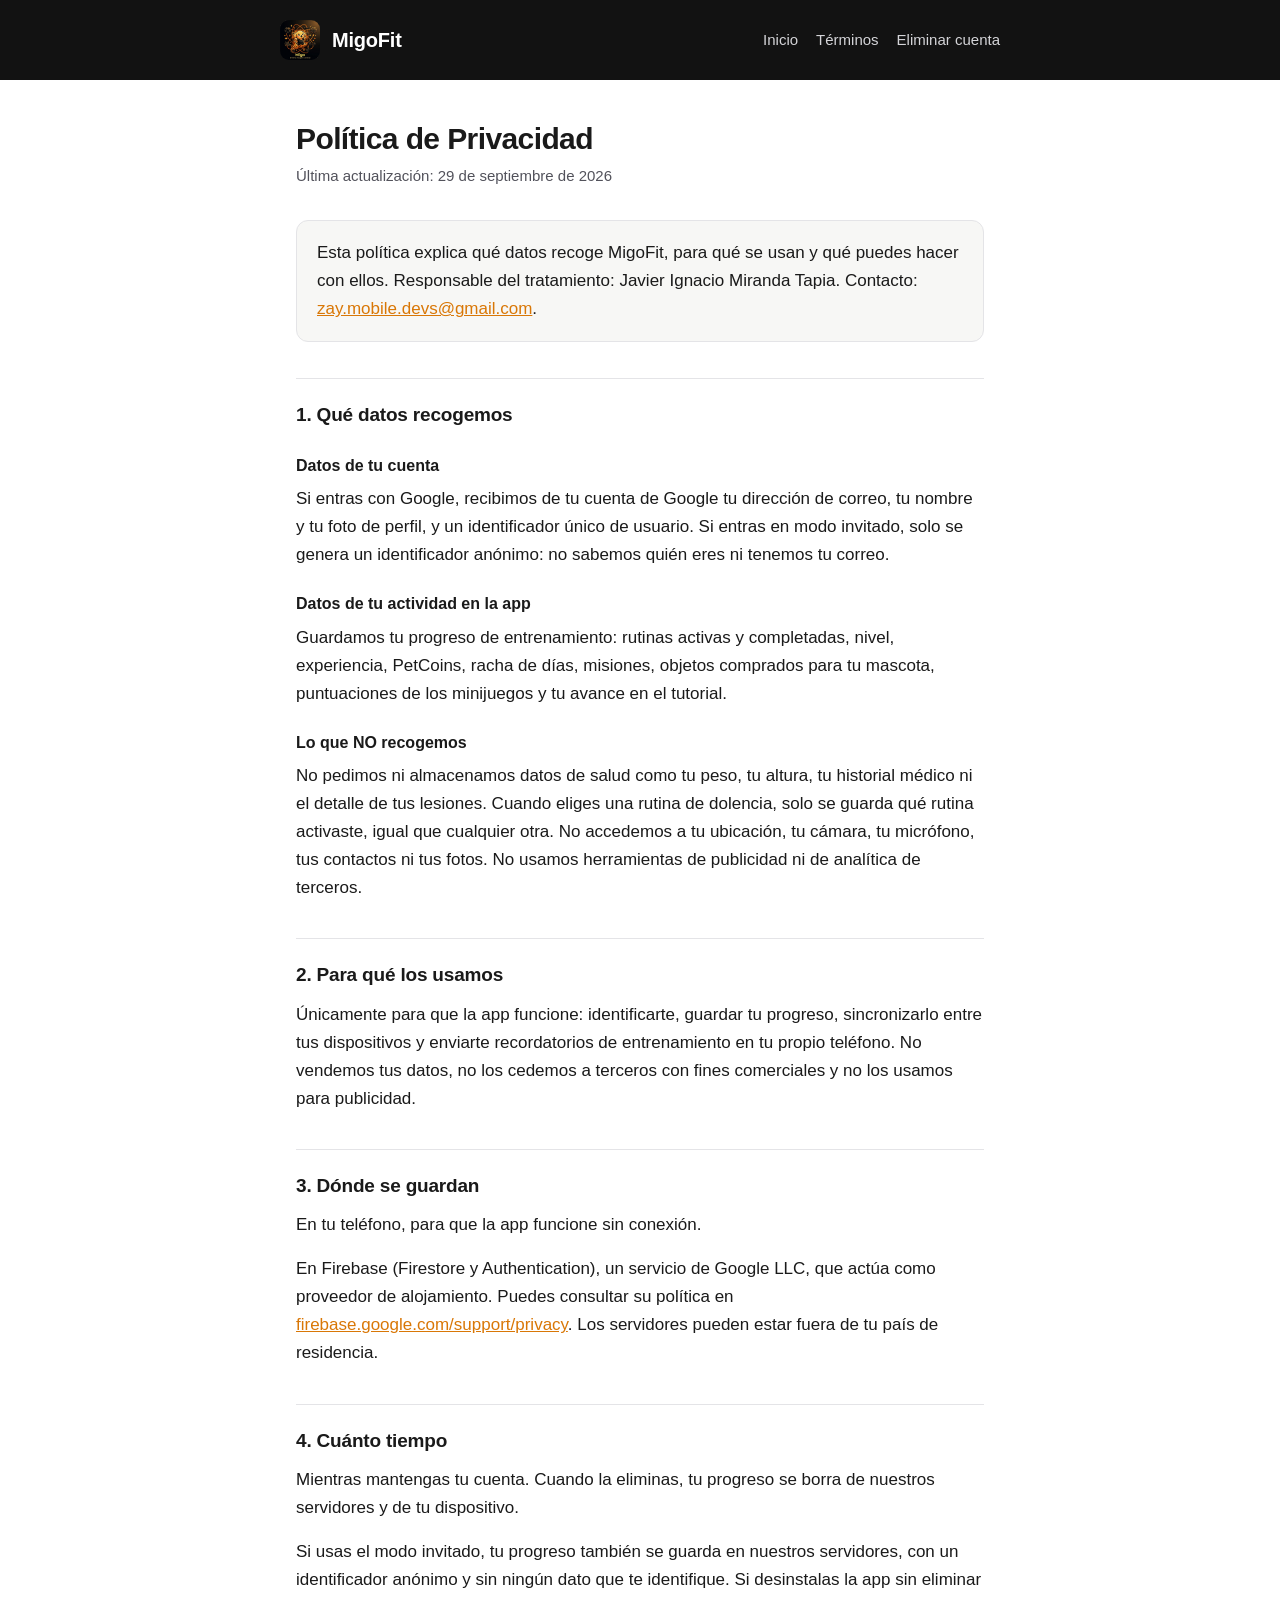
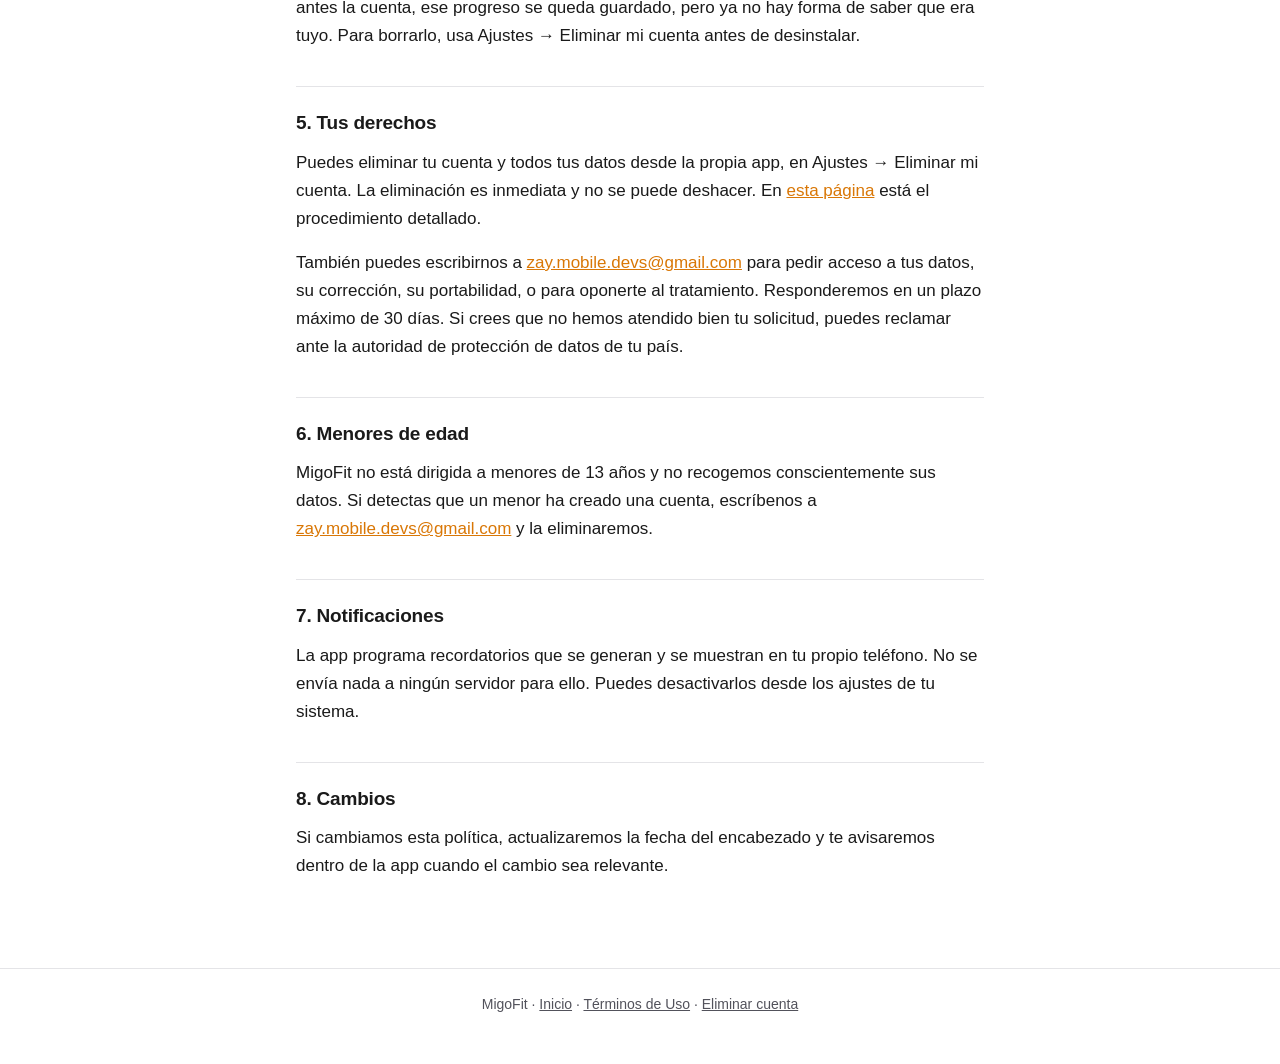
==== privacidad.html @ e7f5e8a9 "Add files via upload" ====
<!doctype html>
<html lang="es">
<head>
<meta charset="utf-8">
<meta name="viewport" content="width=device-width, initial-scale=1">
<title>Política de Privacidad · MigoFit</title>
<link rel="stylesheet" href="estilo.css">
</head>
<body>

<header class="marca">
  <div class="interior">
    <img src="icono.png" alt="">
    <span class="nombre">MigoFit</span>
    <nav>
      <a href="index.html">Inicio</a>
      <a href="terminos.html">Términos</a>
      <a href="borrar-cuenta.html">Eliminar cuenta</a>
    </nav>
  </div>
</header>

<main>
  <h1>Política de Privacidad</h1>
  <p class="fecha">Última actualización: 29 de septiembre de 2026</p>

  <div class="entradilla">
    <p>Esta política explica qué datos recoge MigoFit, para qué se usan y qué puedes hacer con ellos. Responsable del tratamiento: Javier Ignacio Miranda Tapia. Contacto: <a href="mailto:zay.mobile.devs@gmail.com">zay.mobile.devs@gmail.com</a>.</p>
  </div>

  <h2>1. Qué datos recogemos</h2>

  <h3>Datos de tu cuenta</h3>
  <p>Si entras con Google, recibimos de tu cuenta de Google tu dirección de correo, tu nombre y tu foto de perfil, y un identificador único de usuario. Si entras en modo invitado, solo se genera un identificador anónimo: no sabemos quién eres ni tenemos tu correo.</p>

  <h3>Datos de tu actividad en la app</h3>
  <p>Guardamos tu progreso de entrenamiento: rutinas activas y completadas, nivel, experiencia, PetCoins, racha de días, misiones, objetos comprados para tu mascota, puntuaciones de los minijuegos y tu avance en el tutorial.</p>

  <h3>Lo que NO recogemos</h3>
  <p>No pedimos ni almacenamos datos de salud como tu peso, tu altura, tu historial médico ni el detalle de tus lesiones. Cuando eliges una rutina de dolencia, solo se guarda qué rutina activaste, igual que cualquier otra. No accedemos a tu ubicación, tu cámara, tu micrófono, tus contactos ni tus fotos. No usamos herramientas de publicidad ni de analítica de terceros.</p>

  <h2>2. Para qué los usamos</h2>
  <p>Únicamente para que la app funcione: identificarte, guardar tu progreso, sincronizarlo entre tus dispositivos y enviarte recordatorios de entrenamiento en tu propio teléfono. No vendemos tus datos, no los cedemos a terceros con fines comerciales y no los usamos para publicidad.</p>

  <h2>3. Dónde se guardan</h2>
  <p>En tu teléfono, para que la app funcione sin conexión.</p>
  <p>En Firebase (Firestore y Authentication), un servicio de Google LLC, que actúa como proveedor de alojamiento. Puedes consultar su política en <a href="https://firebase.google.com/support/privacy">firebase.google.com/support/privacy</a>. Los servidores pueden estar fuera de tu país de residencia.</p>

  <h2>4. Cuánto tiempo</h2>
  <p>Mientras mantengas tu cuenta. Cuando la eliminas, tu progreso se borra de nuestros servidores y de tu dispositivo.</p>
  <p>Si usas el modo invitado, tu progreso también se guarda en nuestros servidores, con un identificador anónimo y sin ningún dato que te identifique. Si desinstalas la app sin eliminar antes la cuenta, ese progreso se queda guardado, pero ya no hay forma de saber que era tuyo. Para borrarlo, usa Ajustes → Eliminar mi cuenta antes de desinstalar.</p>

  <h2>5. Tus derechos</h2>
  <p>Puedes eliminar tu cuenta y todos tus datos desde la propia app, en Ajustes → Eliminar mi cuenta. La eliminación es inmediata y no se puede deshacer. En <a href="borrar-cuenta.html">esta página</a> está el procedimiento detallado.</p>
  <p>También puedes escribirnos a <a href="mailto:zay.mobile.devs@gmail.com">zay.mobile.devs@gmail.com</a> para pedir acceso a tus datos, su corrección, su portabilidad, o para oponerte al tratamiento. Responderemos en un plazo máximo de 30 días. Si crees que no hemos atendido bien tu solicitud, puedes reclamar ante la autoridad de protección de datos de tu país.</p>

  <h2>6. Menores de edad</h2>
  <p>MigoFit no está dirigida a menores de 13 años y no recogemos conscientemente sus datos. Si detectas que un menor ha creado una cuenta, escríbenos a <a href="mailto:zay.mobile.devs@gmail.com">zay.mobile.devs@gmail.com</a> y la eliminaremos.</p>

  <h2>7. Notificaciones</h2>
  <p>La app programa recordatorios que se generan y se muestran en tu propio teléfono. No se envía nada a ningún servidor para ello. Puedes desactivarlos desde los ajustes de tu sistema.</p>

  <h2>8. Cambios</h2>
  <p>Si cambiamos esta política, actualizaremos la fecha del encabezado y te avisaremos dentro de la app cuando el cambio sea relevante.</p>
</main>

<footer>
  MigoFit · <a href="index.html">Inicio</a> · <a href="terminos.html">Términos de Uso</a> · <a href="borrar-cuenta.html">Eliminar cuenta</a>
</footer>

</body>
</html>
---- estilo.css ----
/* Hoja compartida por las cuatro paginas legales de MigoFit. */

:root {
  --tinta: #1a1a1a;
  --tinta-suave: #52525b;
  --fondo: #ffffff;
  --fondo-suave: #f7f7f5;
  --borde: #e4e4e7;
  --marca: #121212;
  --acento: #d97706;
  --aviso: #fff8e1;
  --aviso-borde: #f0c419;
}

* { box-sizing: border-box; }

body {
  margin: 0;
  background: var(--fondo);
  color: var(--tinta);
  font-family: -apple-system, BlinkMacSystemFont, "Segoe UI", Roboto, Helvetica, Arial, sans-serif;
  font-size: 17px;
  line-height: 1.65;
}

header.marca {
  background: var(--marca);
  padding: 20px 16px;
}

header.marca .interior {
  max-width: 720px;
  margin: 0 auto;
  display: flex;
  align-items: center;
  gap: 12px;
  flex-wrap: wrap;
}

header.marca img { width: 40px; height: 40px; border-radius: 9px; }

header.marca .nombre {
  color: #ffffff;
  font-weight: 700;
  font-size: 20px;
  letter-spacing: -0.01em;
}

header.marca nav { margin-left: auto; display: flex; gap: 18px; flex-wrap: wrap; }
header.marca nav a { color: #d4d4d8; text-decoration: none; font-size: 15px; }
header.marca nav a:hover { color: #ffffff; text-decoration: underline; }

main {
  max-width: 720px;
  margin: 0 auto;
  padding: 40px 16px 72px;
}

h1 {
  font-size: 30px;
  line-height: 1.25;
  letter-spacing: -0.02em;
  margin: 0 0 6px;
}

.fecha {
  color: var(--tinta-suave);
  font-size: 15px;
  margin: 0 0 32px;
}

h2 {
  font-size: 19px;
  letter-spacing: -0.01em;
  margin: 36px 0 10px;
  padding-top: 20px;
  border-top: 1px solid var(--borde);
}

h3 { font-size: 16px; margin: 22px 0 6px; }

p { margin: 0 0 16px; }

a { color: var(--acento); }

.entradilla {
  background: var(--fondo-suave);
  border: 1px solid var(--borde);
  border-radius: 12px;
  padding: 18px 20px;
  margin: 0 0 8px;
}

.entradilla p:last-child { margin-bottom: 0; }

.aviso {
  background: var(--aviso);
  border: 1px solid var(--aviso-borde);
  border-radius: 12px;
  padding: 18px 20px;
  margin: 24px 0;
}

.aviso p:last-child { margin-bottom: 0; }

ol.pasos { padding-left: 22px; margin: 0 0 16px; }
ol.pasos li { margin-bottom: 10px; }

ul { padding-left: 22px; }
li { margin-bottom: 8px; }

footer {
  border-top: 1px solid var(--borde);
  color: var(--tinta-suave);
  font-size: 14px;
  padding: 24px 16px 48px;
  text-align: center;
}

footer a { color: var(--tinta-suave); }

@media (max-width: 520px) {
  body { font-size: 16px; }
  h1 { font-size: 25px; }
  main { padding-top: 28px; }
}
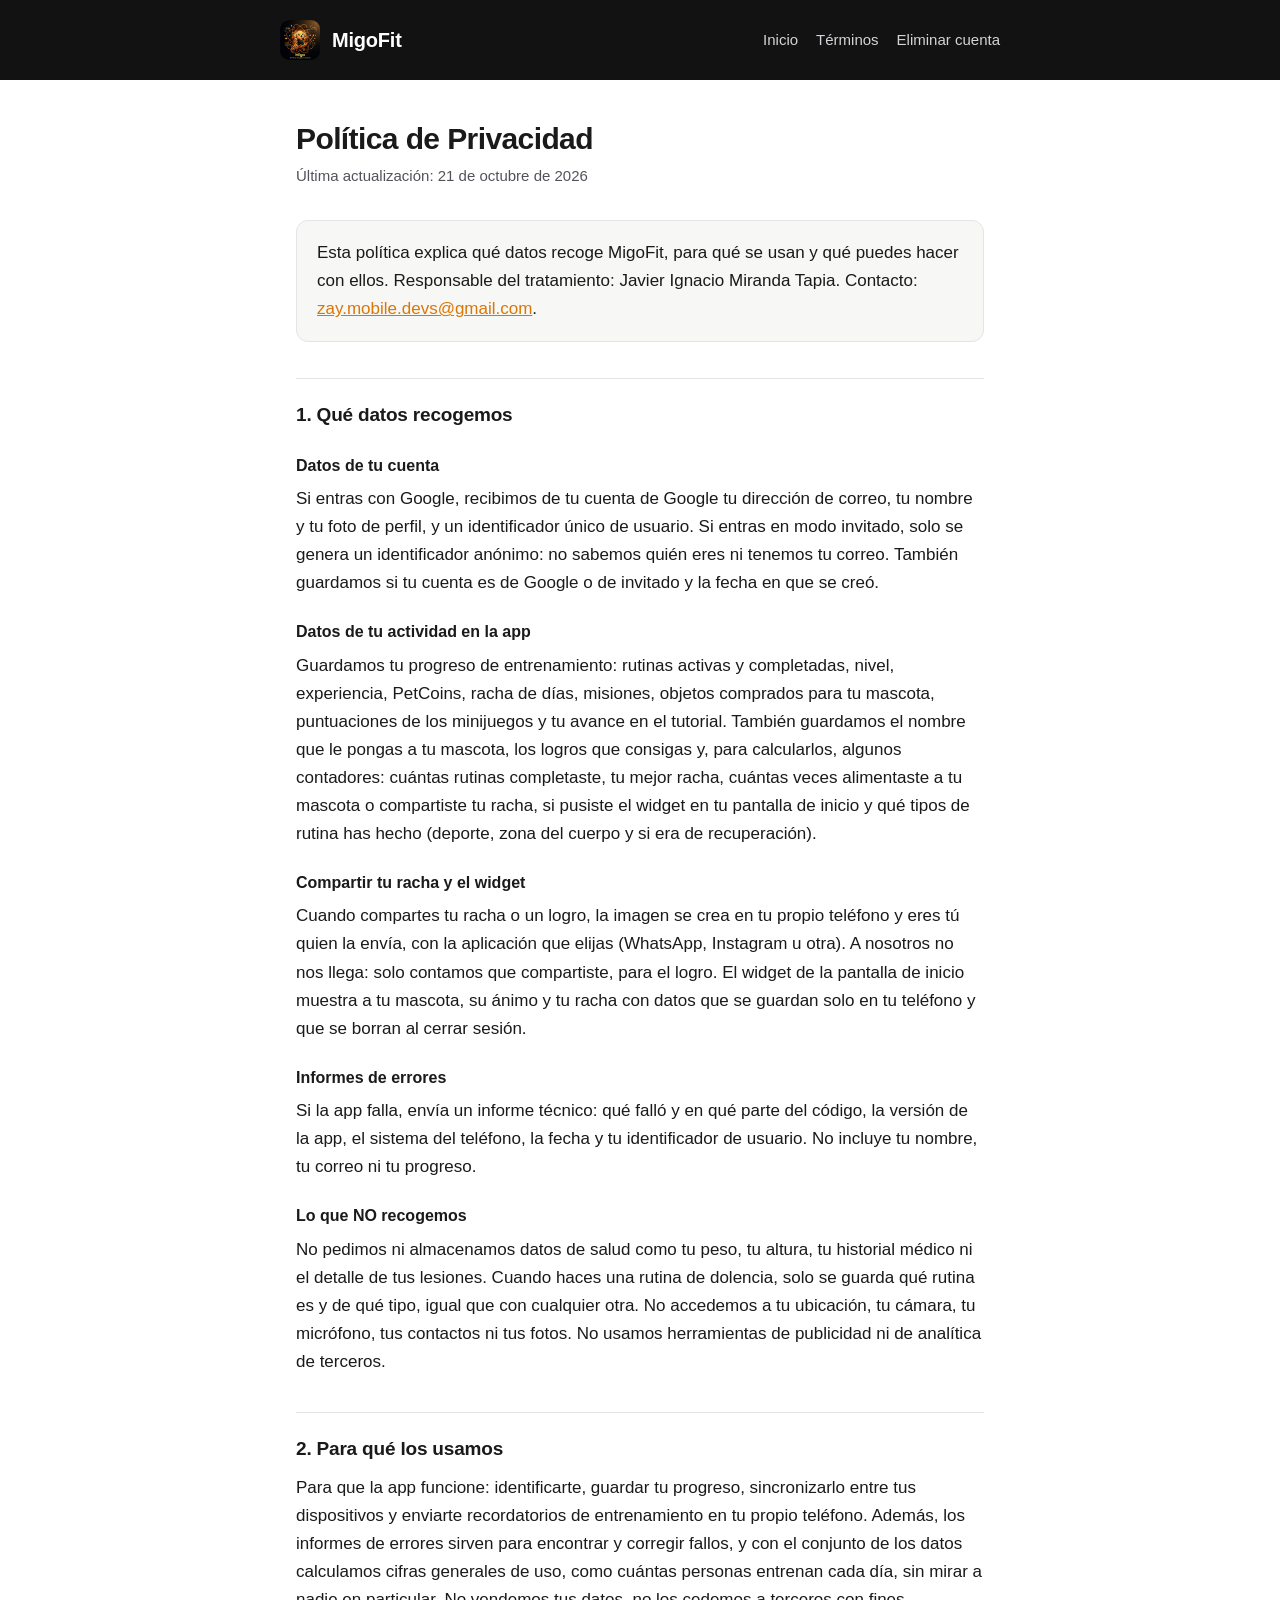
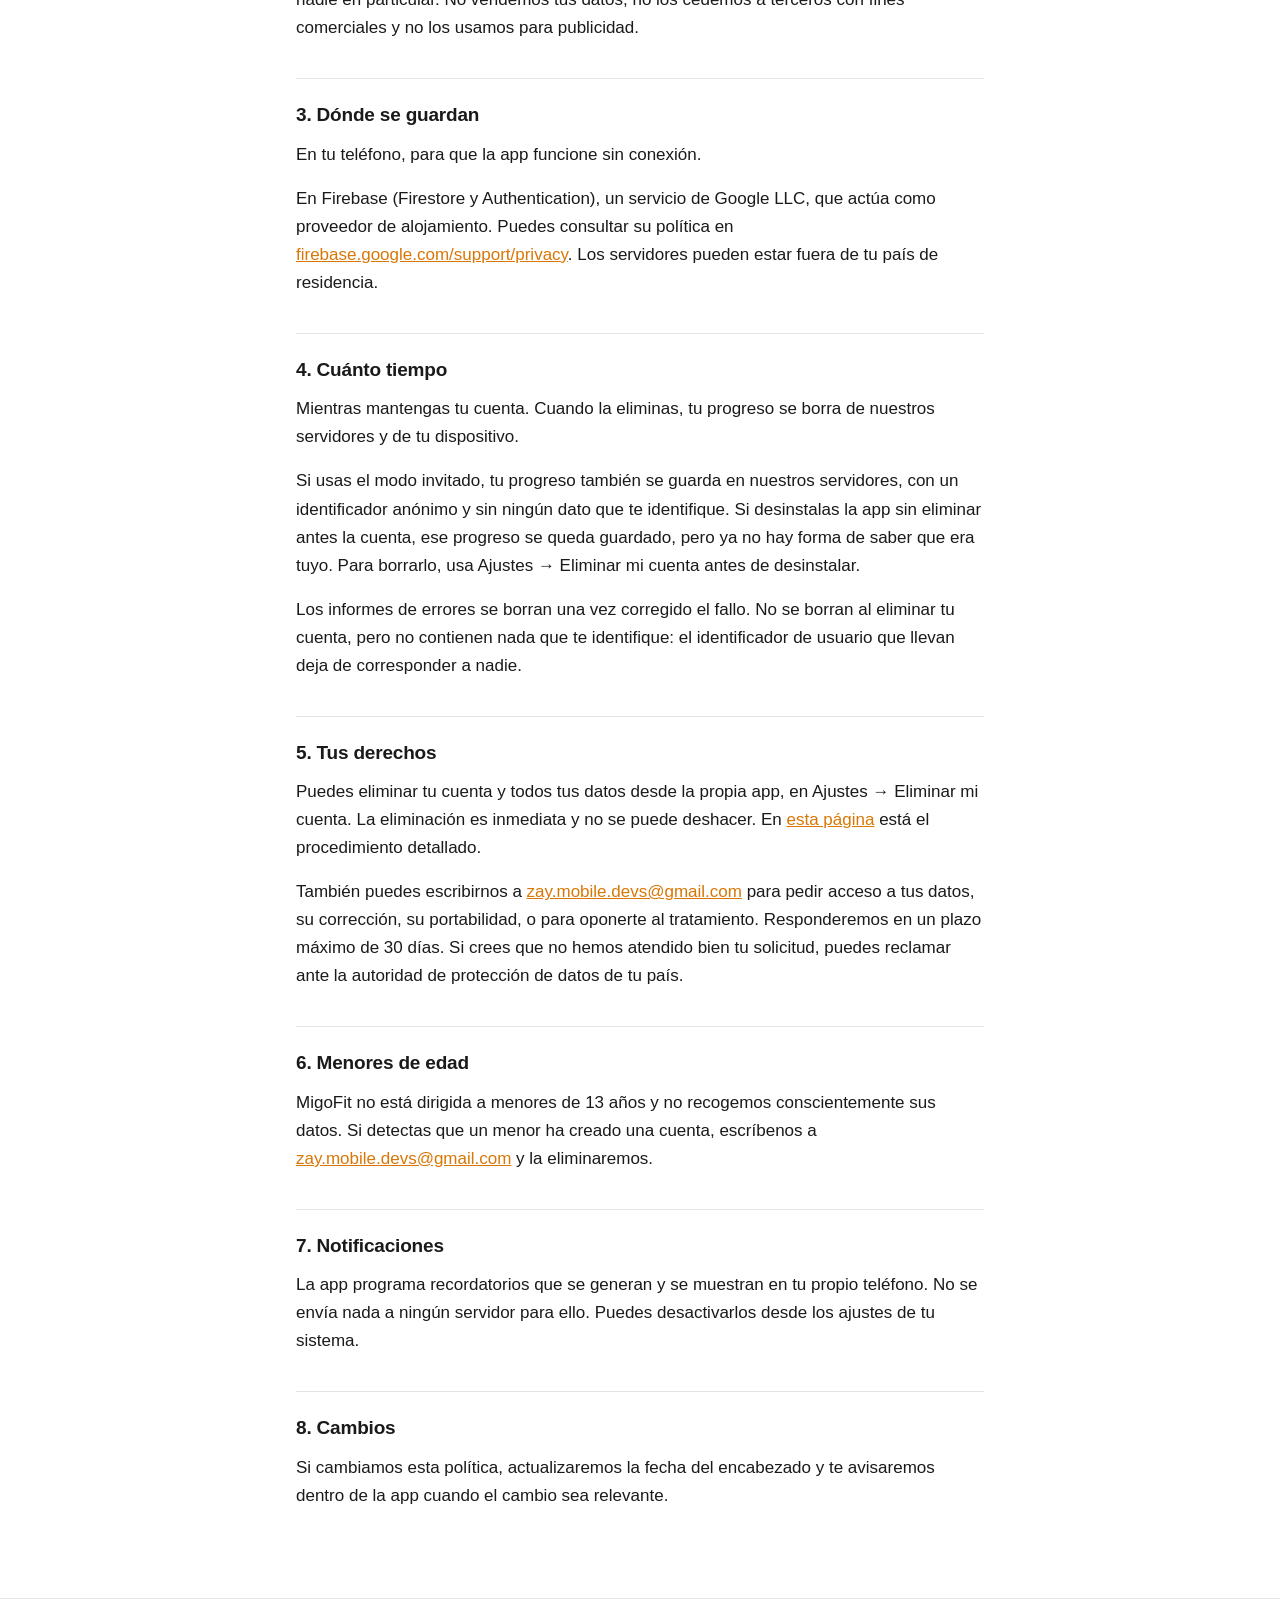
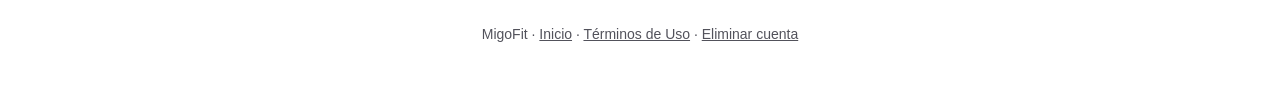
==== commit a3bfa355: "Add files via upload" ====
--- a/privacidad.html
+++ b/privacidad.html
@@ -22,7 +22,7 @@
 
 <main>
   <h1>Política de Privacidad</h1>
-  <p class="fecha">Última actualización: 29 de septiembre de 2026</p>
+  <p class="fecha">Última actualización: 21 de octubre de 2026</p>
 
   <div class="entradilla">
     <p>Esta política explica qué datos recoge MigoFit, para qué se usan y qué puedes hacer con ellos. Responsable del tratamiento: Javier Ignacio Miranda Tapia. Contacto: <a href="mailto:zay.mobile.devs@gmail.com">zay.mobile.devs@gmail.com</a>.</p>
@@ -31,16 +31,22 @@
   <h2>1. Qué datos recogemos</h2>
 
   <h3>Datos de tu cuenta</h3>
-  <p>Si entras con Google, recibimos de tu cuenta de Google tu dirección de correo, tu nombre y tu foto de perfil, y un identificador único de usuario. Si entras en modo invitado, solo se genera un identificador anónimo: no sabemos quién eres ni tenemos tu correo.</p>
+  <p>Si entras con Google, recibimos de tu cuenta de Google tu dirección de correo, tu nombre y tu foto de perfil, y un identificador único de usuario. Si entras en modo invitado, solo se genera un identificador anónimo: no sabemos quién eres ni tenemos tu correo. También guardamos si tu cuenta es de Google o de invitado y la fecha en que se creó.</p>
 
   <h3>Datos de tu actividad en la app</h3>
-  <p>Guardamos tu progreso de entrenamiento: rutinas activas y completadas, nivel, experiencia, PetCoins, racha de días, misiones, objetos comprados para tu mascota, puntuaciones de los minijuegos y tu avance en el tutorial.</p>
+  <p>Guardamos tu progreso de entrenamiento: rutinas activas y completadas, nivel, experiencia, PetCoins, racha de días, misiones, objetos comprados para tu mascota, puntuaciones de los minijuegos y tu avance en el tutorial. También guardamos el nombre que le pongas a tu mascota, los logros que consigas y, para calcularlos, algunos contadores: cuántas rutinas completaste, tu mejor racha, cuántas veces alimentaste a tu mascota o compartiste tu racha, si pusiste el widget en tu pantalla de inicio y qué tipos de rutina has hecho (deporte, zona del cuerpo y si era de recuperación).</p>
+
+  <h3>Compartir tu racha y el widget</h3>
+  <p>Cuando compartes tu racha o un logro, la imagen se crea en tu propio teléfono y eres tú quien la envía, con la aplicación que elijas (WhatsApp, Instagram u otra). A nosotros no nos llega: solo contamos que compartiste, para el logro. El widget de la pantalla de inicio muestra a tu mascota, su ánimo y tu racha con datos que se guardan solo en tu teléfono y que se borran al cerrar sesión.</p>
+
+  <h3>Informes de errores</h3>
+  <p>Si la app falla, envía un informe técnico: qué falló y en qué parte del código, la versión de la app, el sistema del teléfono, la fecha y tu identificador de usuario. No incluye tu nombre, tu correo ni tu progreso.</p>
 
   <h3>Lo que NO recogemos</h3>
-  <p>No pedimos ni almacenamos datos de salud como tu peso, tu altura, tu historial médico ni el detalle de tus lesiones. Cuando eliges una rutina de dolencia, solo se guarda qué rutina activaste, igual que cualquier otra. No accedemos a tu ubicación, tu cámara, tu micrófono, tus contactos ni tus fotos. No usamos herramientas de publicidad ni de analítica de terceros.</p>
+  <p>No pedimos ni almacenamos datos de salud como tu peso, tu altura, tu historial médico ni el detalle de tus lesiones. Cuando haces una rutina de dolencia, solo se guarda qué rutina es y de qué tipo, igual que con cualquier otra. No accedemos a tu ubicación, tu cámara, tu micrófono, tus contactos ni tus fotos. No usamos herramientas de publicidad ni de analítica de terceros.</p>
 
   <h2>2. Para qué los usamos</h2>
-  <p>Únicamente para que la app funcione: identificarte, guardar tu progreso, sincronizarlo entre tus dispositivos y enviarte recordatorios de entrenamiento en tu propio teléfono. No vendemos tus datos, no los cedemos a terceros con fines comerciales y no los usamos para publicidad.</p>
+  <p>Para que la app funcione: identificarte, guardar tu progreso, sincronizarlo entre tus dispositivos y enviarte recordatorios de entrenamiento en tu propio teléfono. Además, los informes de errores sirven para encontrar y corregir fallos, y con el conjunto de los datos calculamos cifras generales de uso, como cuántas personas entrenan cada día, sin mirar a nadie en particular. No vendemos tus datos, no los cedemos a terceros con fines comerciales y no los usamos para publicidad.</p>
 
   <h2>3. Dónde se guardan</h2>
   <p>En tu teléfono, para que la app funcione sin conexión.</p>
@@ -49,6 +55,7 @@
   <h2>4. Cuánto tiempo</h2>
   <p>Mientras mantengas tu cuenta. Cuando la eliminas, tu progreso se borra de nuestros servidores y de tu dispositivo.</p>
   <p>Si usas el modo invitado, tu progreso también se guarda en nuestros servidores, con un identificador anónimo y sin ningún dato que te identifique. Si desinstalas la app sin eliminar antes la cuenta, ese progreso se queda guardado, pero ya no hay forma de saber que era tuyo. Para borrarlo, usa Ajustes → Eliminar mi cuenta antes de desinstalar.</p>
+  <p>Los informes de errores se borran una vez corregido el fallo. No se borran al eliminar tu cuenta, pero no contienen nada que te identifique: el identificador de usuario que llevan deja de corresponder a nadie.</p>
 
   <h2>5. Tus derechos</h2>
   <p>Puedes eliminar tu cuenta y todos tus datos desde la propia app, en Ajustes → Eliminar mi cuenta. La eliminación es inmediata y no se puede deshacer. En <a href="borrar-cuenta.html">esta página</a> está el procedimiento detallado.</p>
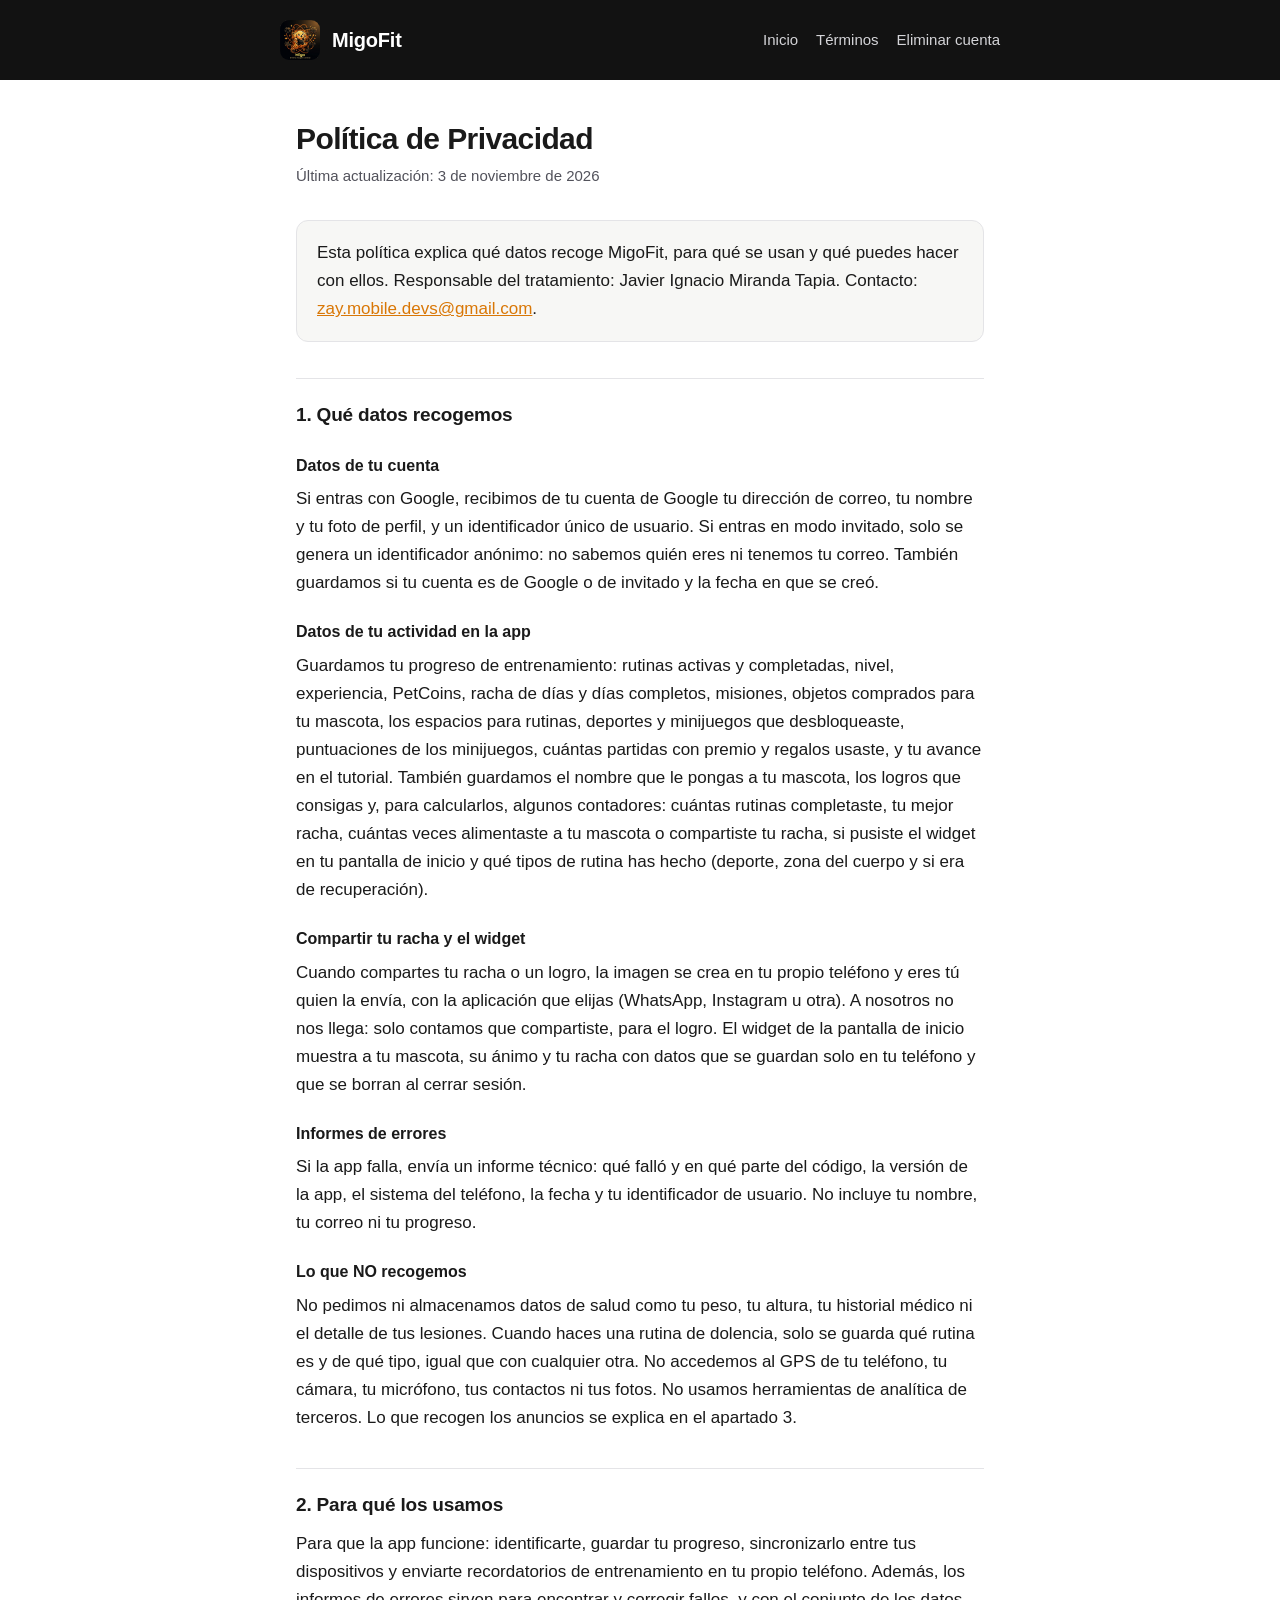
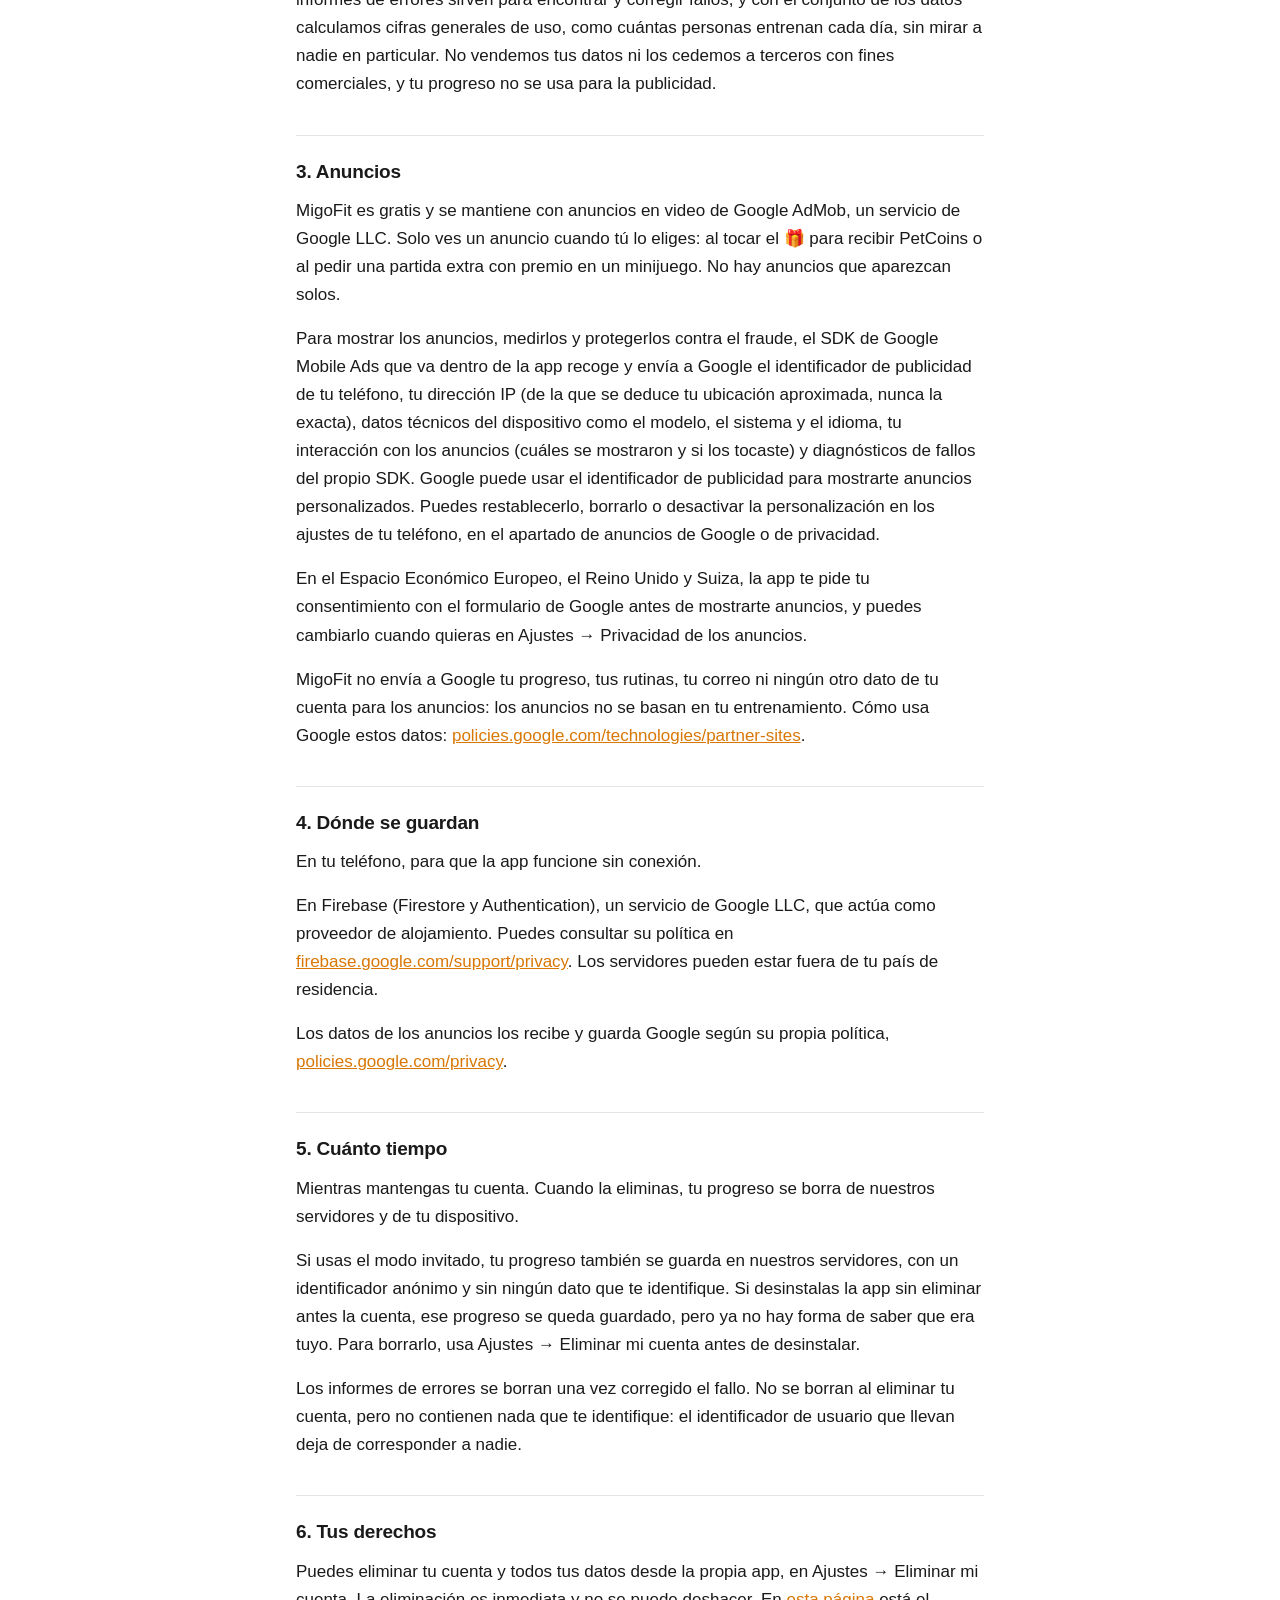
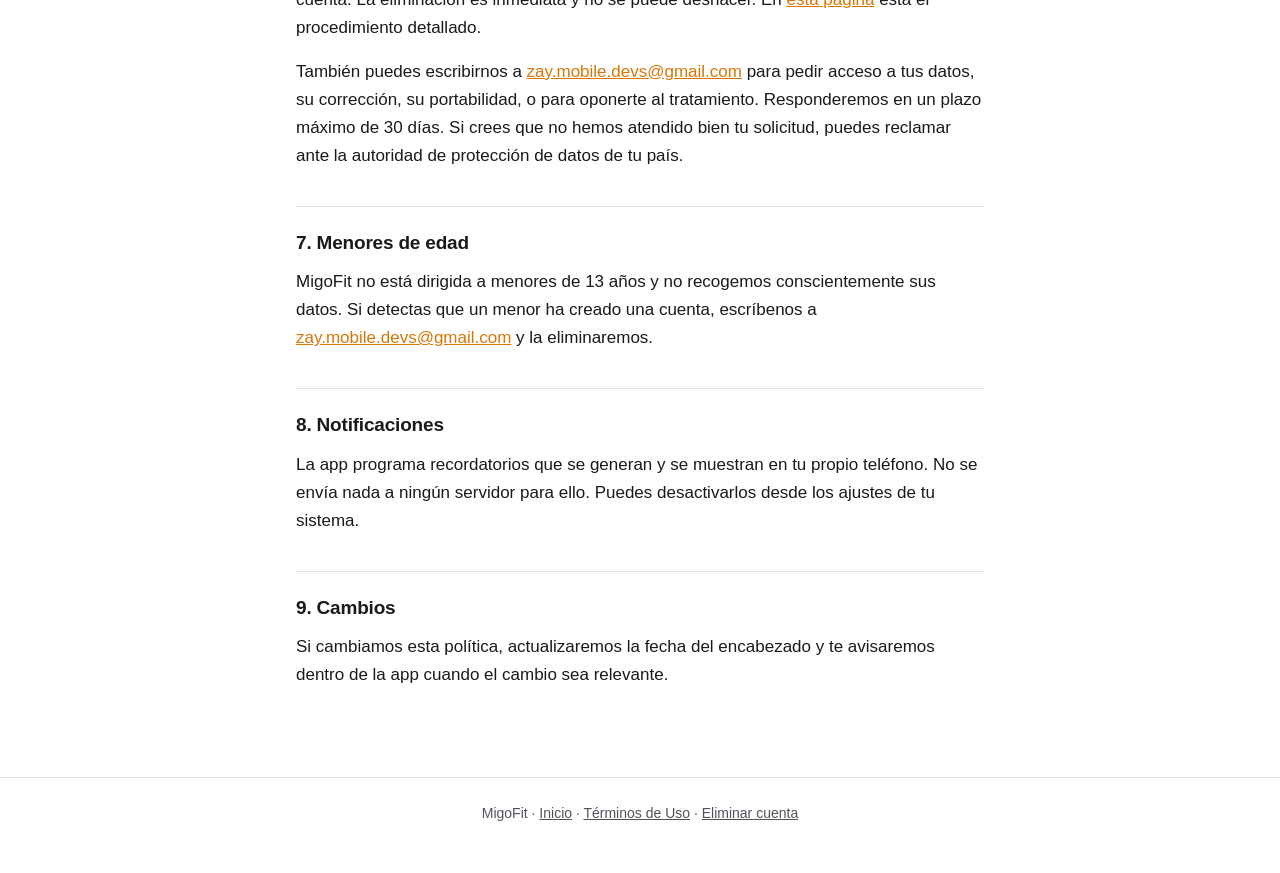
==== commit 6736e1ab: "Add files via upload" ====
--- a/privacidad.html
+++ b/privacidad.html
@@ -22,7 +22,7 @@
 
 <main>
   <h1>Política de Privacidad</h1>
-  <p class="fecha">Última actualización: 21 de octubre de 2026</p>
+  <p class="fecha">Última actualización: 3 de noviembre de 2026</p>
 
   <div class="entradilla">
     <p>Esta política explica qué datos recoge MigoFit, para qué se usan y qué puedes hacer con ellos. Responsable del tratamiento: Javier Ignacio Miranda Tapia. Contacto: <a href="mailto:zay.mobile.devs@gmail.com">zay.mobile.devs@gmail.com</a>.</p>
@@ -34,7 +34,7 @@
   <p>Si entras con Google, recibimos de tu cuenta de Google tu dirección de correo, tu nombre y tu foto de perfil, y un identificador único de usuario. Si entras en modo invitado, solo se genera un identificador anónimo: no sabemos quién eres ni tenemos tu correo. También guardamos si tu cuenta es de Google o de invitado y la fecha en que se creó.</p>
 
   <h3>Datos de tu actividad en la app</h3>
-  <p>Guardamos tu progreso de entrenamiento: rutinas activas y completadas, nivel, experiencia, PetCoins, racha de días, misiones, objetos comprados para tu mascota, puntuaciones de los minijuegos y tu avance en el tutorial. También guardamos el nombre que le pongas a tu mascota, los logros que consigas y, para calcularlos, algunos contadores: cuántas rutinas completaste, tu mejor racha, cuántas veces alimentaste a tu mascota o compartiste tu racha, si pusiste el widget en tu pantalla de inicio y qué tipos de rutina has hecho (deporte, zona del cuerpo y si era de recuperación).</p>
+  <p>Guardamos tu progreso de entrenamiento: rutinas activas y completadas, nivel, experiencia, PetCoins, racha de días y días completos, misiones, objetos comprados para tu mascota, los espacios para rutinas, deportes y minijuegos que desbloqueaste, puntuaciones de los minijuegos, cuántas partidas con premio y regalos usaste, y tu avance en el tutorial. También guardamos el nombre que le pongas a tu mascota, los logros que consigas y, para calcularlos, algunos contadores: cuántas rutinas completaste, tu mejor racha, cuántas veces alimentaste a tu mascota o compartiste tu racha, si pusiste el widget en tu pantalla de inicio y qué tipos de rutina has hecho (deporte, zona del cuerpo y si era de recuperación).</p>
 
   <h3>Compartir tu racha y el widget</h3>
   <p>Cuando compartes tu racha o un logro, la imagen se crea en tu propio teléfono y eres tú quien la envía, con la aplicación que elijas (WhatsApp, Instagram u otra). A nosotros no nos llega: solo contamos que compartiste, para el logro. El widget de la pantalla de inicio muestra a tu mascota, su ánimo y tu racha con datos que se guardan solo en tu teléfono y que se borran al cerrar sesión.</p>
@@ -43,31 +43,38 @@
   <p>Si la app falla, envía un informe técnico: qué falló y en qué parte del código, la versión de la app, el sistema del teléfono, la fecha y tu identificador de usuario. No incluye tu nombre, tu correo ni tu progreso.</p>
 
   <h3>Lo que NO recogemos</h3>
-  <p>No pedimos ni almacenamos datos de salud como tu peso, tu altura, tu historial médico ni el detalle de tus lesiones. Cuando haces una rutina de dolencia, solo se guarda qué rutina es y de qué tipo, igual que con cualquier otra. No accedemos a tu ubicación, tu cámara, tu micrófono, tus contactos ni tus fotos. No usamos herramientas de publicidad ni de analítica de terceros.</p>
+  <p>No pedimos ni almacenamos datos de salud como tu peso, tu altura, tu historial médico ni el detalle de tus lesiones. Cuando haces una rutina de dolencia, solo se guarda qué rutina es y de qué tipo, igual que con cualquier otra. No accedemos al GPS de tu teléfono, tu cámara, tu micrófono, tus contactos ni tus fotos. No usamos herramientas de analítica de terceros. Lo que recogen los anuncios se explica en el apartado 3.</p>
 
   <h2>2. Para qué los usamos</h2>
-  <p>Para que la app funcione: identificarte, guardar tu progreso, sincronizarlo entre tus dispositivos y enviarte recordatorios de entrenamiento en tu propio teléfono. Además, los informes de errores sirven para encontrar y corregir fallos, y con el conjunto de los datos calculamos cifras generales de uso, como cuántas personas entrenan cada día, sin mirar a nadie en particular. No vendemos tus datos, no los cedemos a terceros con fines comerciales y no los usamos para publicidad.</p>
+  <p>Para que la app funcione: identificarte, guardar tu progreso, sincronizarlo entre tus dispositivos y enviarte recordatorios de entrenamiento en tu propio teléfono. Además, los informes de errores sirven para encontrar y corregir fallos, y con el conjunto de los datos calculamos cifras generales de uso, como cuántas personas entrenan cada día, sin mirar a nadie en particular. No vendemos tus datos ni los cedemos a terceros con fines comerciales, y tu progreso no se usa para la publicidad.</p>
 
-  <h2>3. Dónde se guardan</h2>
+  <h2>3. Anuncios</h2>
+  <p>MigoFit es gratis y se mantiene con anuncios en video de Google AdMob, un servicio de Google LLC. Solo ves un anuncio cuando tú lo eliges: al tocar el 🎁 para recibir PetCoins o al pedir una partida extra con premio en un minijuego. No hay anuncios que aparezcan solos.</p>
+  <p>Para mostrar los anuncios, medirlos y protegerlos contra el fraude, el SDK de Google Mobile Ads que va dentro de la app recoge y envía a Google el identificador de publicidad de tu teléfono, tu dirección IP (de la que se deduce tu ubicación aproximada, nunca la exacta), datos técnicos del dispositivo como el modelo, el sistema y el idioma, tu interacción con los anuncios (cuáles se mostraron y si los tocaste) y diagnósticos de fallos del propio SDK. Google puede usar el identificador de publicidad para mostrarte anuncios personalizados. Puedes restablecerlo, borrarlo o desactivar la personalización en los ajustes de tu teléfono, en el apartado de anuncios de Google o de privacidad.</p>
+  <p>En el Espacio Económico Europeo, el Reino Unido y Suiza, la app te pide tu consentimiento con el formulario de Google antes de mostrarte anuncios, y puedes cambiarlo cuando quieras en Ajustes → Privacidad de los anuncios.</p>
+  <p>MigoFit no envía a Google tu progreso, tus rutinas, tu correo ni ningún otro dato de tu cuenta para los anuncios: los anuncios no se basan en tu entrenamiento. Cómo usa Google estos datos: <a href="https://policies.google.com/technologies/partner-sites">policies.google.com/technologies/partner-sites</a>.</p>
+
+  <h2>4. Dónde se guardan</h2>
   <p>En tu teléfono, para que la app funcione sin conexión.</p>
   <p>En Firebase (Firestore y Authentication), un servicio de Google LLC, que actúa como proveedor de alojamiento. Puedes consultar su política en <a href="https://firebase.google.com/support/privacy">firebase.google.com/support/privacy</a>. Los servidores pueden estar fuera de tu país de residencia.</p>
+  <p>Los datos de los anuncios los recibe y guarda Google según su propia política, <a href="https://policies.google.com/privacy">policies.google.com/privacy</a>.</p>
 
-  <h2>4. Cuánto tiempo</h2>
+  <h2>5. Cuánto tiempo</h2>
   <p>Mientras mantengas tu cuenta. Cuando la eliminas, tu progreso se borra de nuestros servidores y de tu dispositivo.</p>
   <p>Si usas el modo invitado, tu progreso también se guarda en nuestros servidores, con un identificador anónimo y sin ningún dato que te identifique. Si desinstalas la app sin eliminar antes la cuenta, ese progreso se queda guardado, pero ya no hay forma de saber que era tuyo. Para borrarlo, usa Ajustes → Eliminar mi cuenta antes de desinstalar.</p>
   <p>Los informes de errores se borran una vez corregido el fallo. No se borran al eliminar tu cuenta, pero no contienen nada que te identifique: el identificador de usuario que llevan deja de corresponder a nadie.</p>
 
-  <h2>5. Tus derechos</h2>
+  <h2>6. Tus derechos</h2>
   <p>Puedes eliminar tu cuenta y todos tus datos desde la propia app, en Ajustes → Eliminar mi cuenta. La eliminación es inmediata y no se puede deshacer. En <a href="borrar-cuenta.html">esta página</a> está el procedimiento detallado.</p>
   <p>También puedes escribirnos a <a href="mailto:zay.mobile.devs@gmail.com">zay.mobile.devs@gmail.com</a> para pedir acceso a tus datos, su corrección, su portabilidad, o para oponerte al tratamiento. Responderemos en un plazo máximo de 30 días. Si crees que no hemos atendido bien tu solicitud, puedes reclamar ante la autoridad de protección de datos de tu país.</p>
 
-  <h2>6. Menores de edad</h2>
+  <h2>7. Menores de edad</h2>
   <p>MigoFit no está dirigida a menores de 13 años y no recogemos conscientemente sus datos. Si detectas que un menor ha creado una cuenta, escríbenos a <a href="mailto:zay.mobile.devs@gmail.com">zay.mobile.devs@gmail.com</a> y la eliminaremos.</p>
 
-  <h2>7. Notificaciones</h2>
+  <h2>8. Notificaciones</h2>
   <p>La app programa recordatorios que se generan y se muestran en tu propio teléfono. No se envía nada a ningún servidor para ello. Puedes desactivarlos desde los ajustes de tu sistema.</p>
 
-  <h2>8. Cambios</h2>
+  <h2>9. Cambios</h2>
   <p>Si cambiamos esta política, actualizaremos la fecha del encabezado y te avisaremos dentro de la app cuando el cambio sea relevante.</p>
 </main>
 
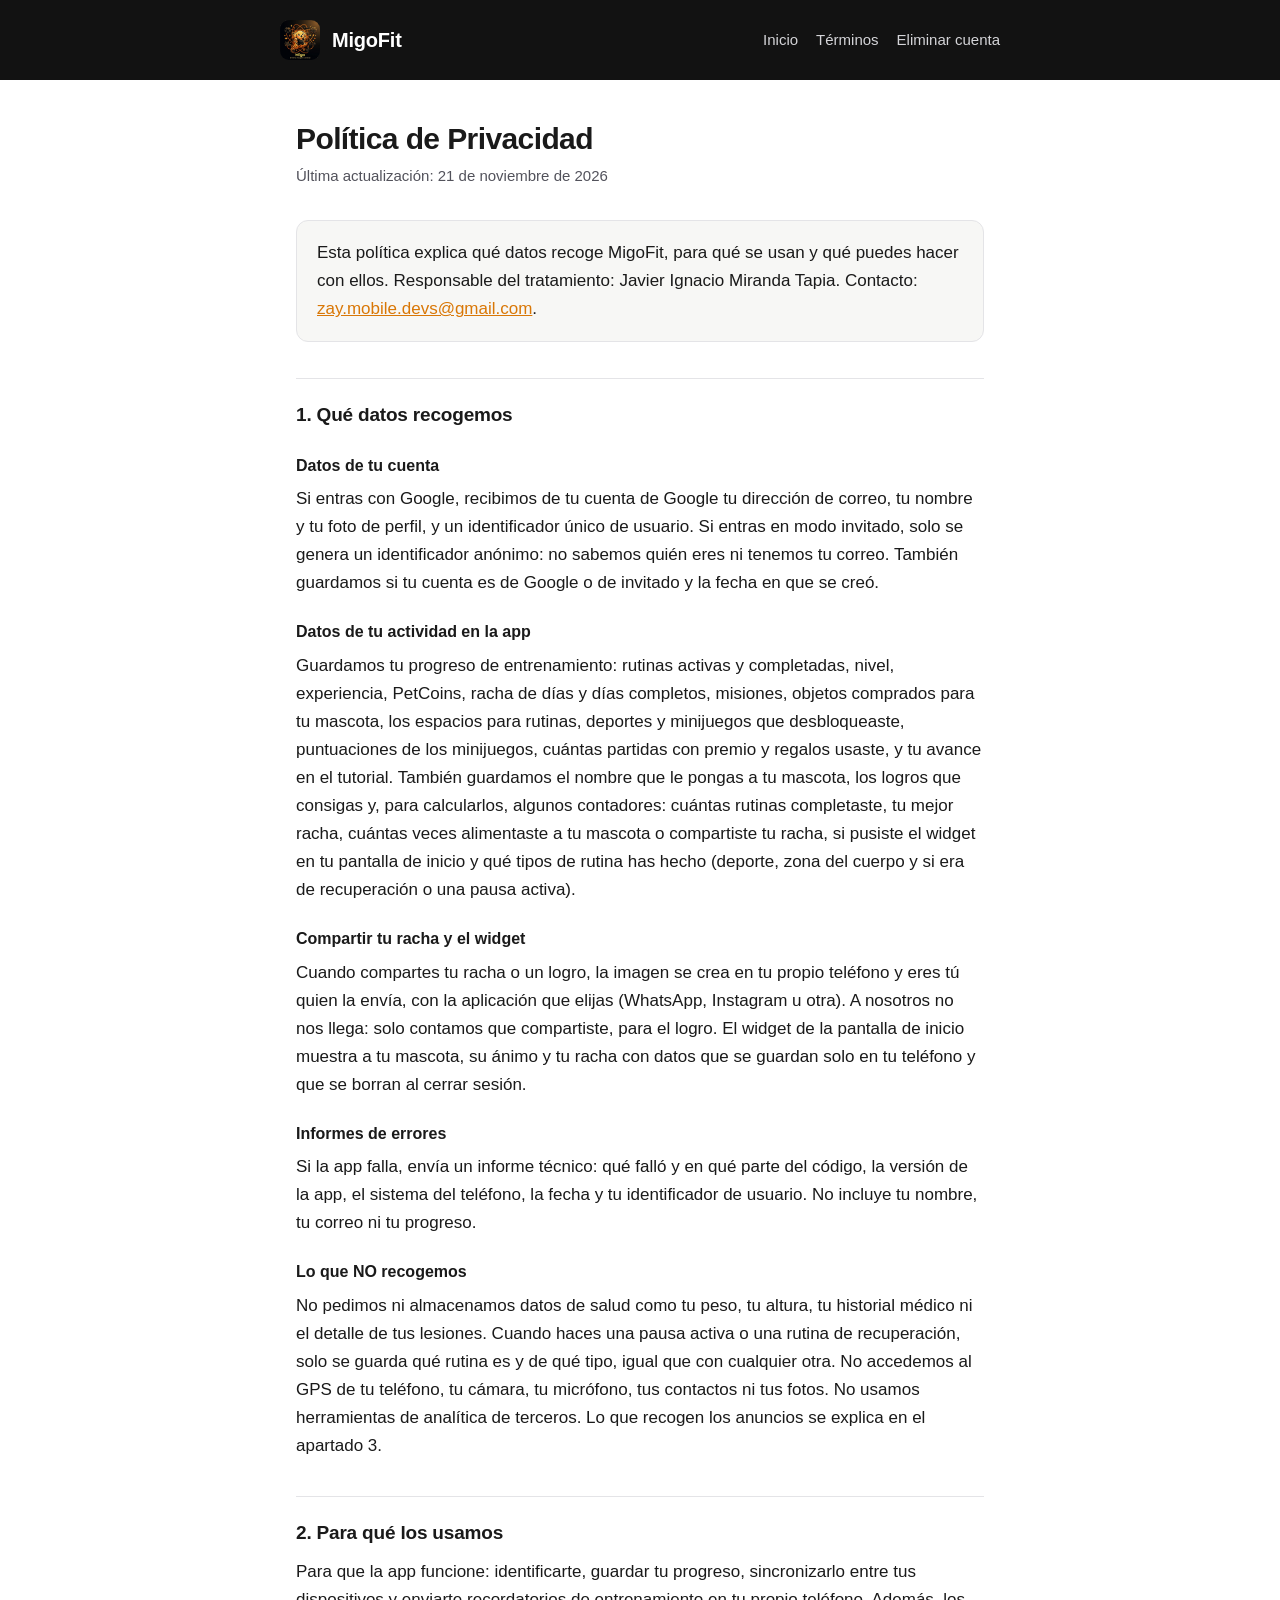
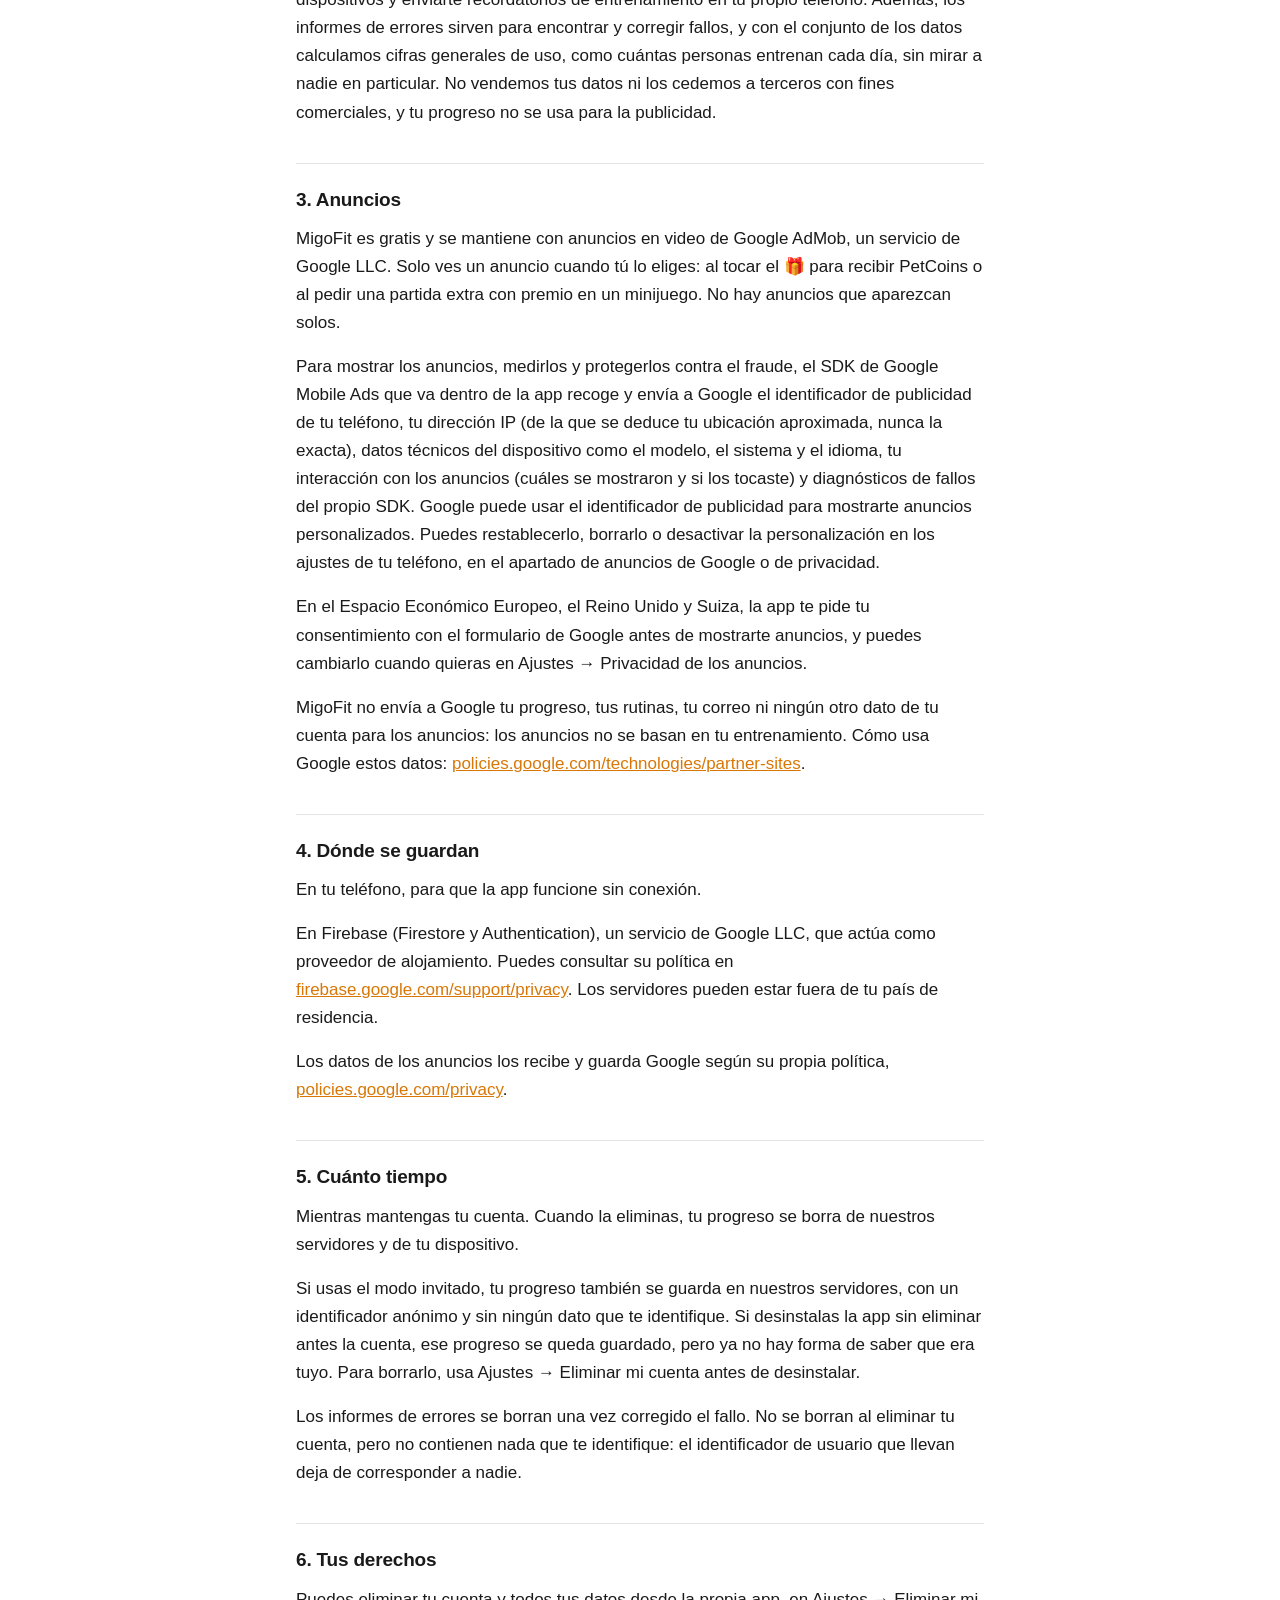
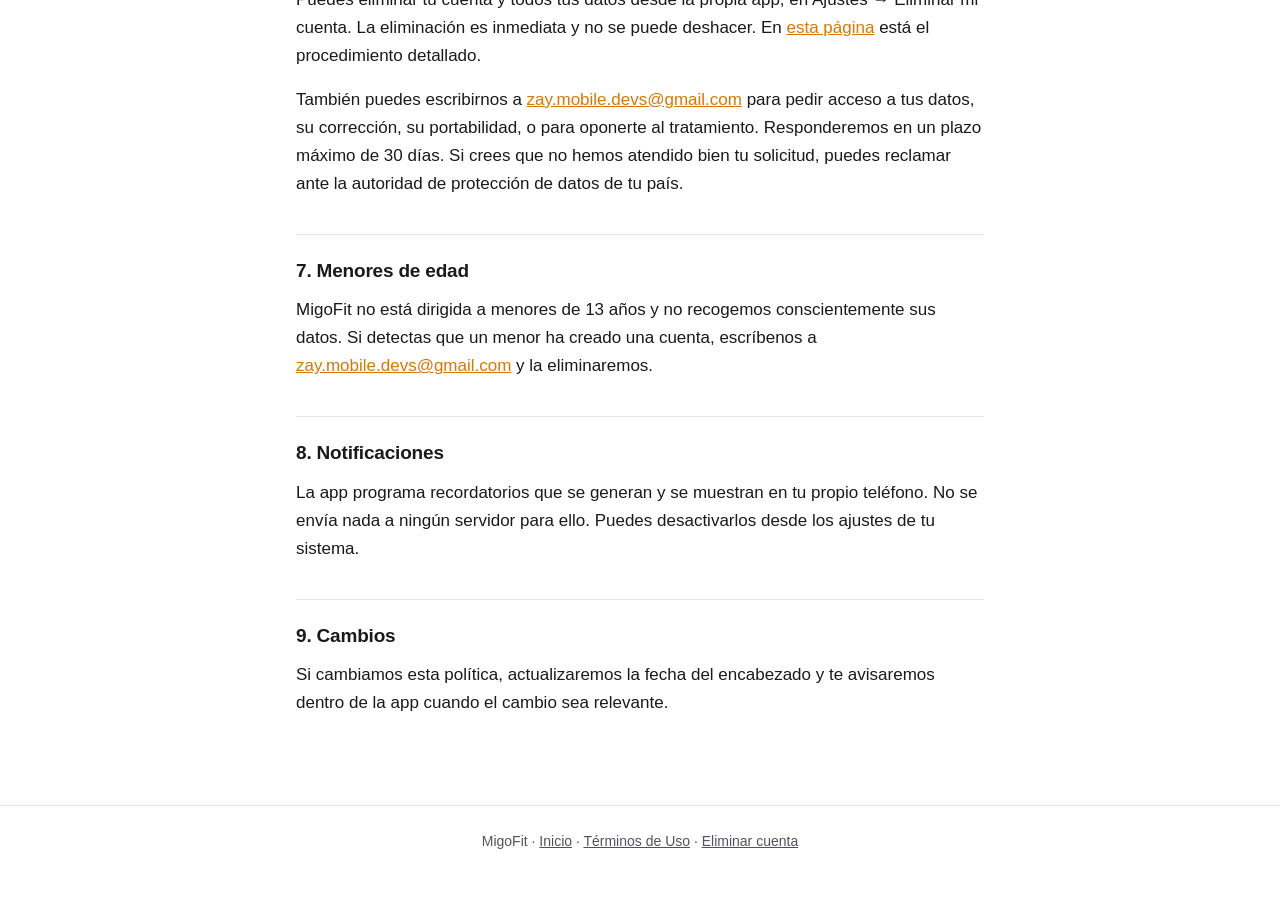
==== commit 21634696: "Add files via upload" ====
--- a/privacidad.html
+++ b/privacidad.html
@@ -22,7 +22,7 @@
 
 <main>
   <h1>Política de Privacidad</h1>
-  <p class="fecha">Última actualización: 3 de noviembre de 2026</p>
+  <p class="fecha">Última actualización: 21 de noviembre de 2026</p>
 
   <div class="entradilla">
     <p>Esta política explica qué datos recoge MigoFit, para qué se usan y qué puedes hacer con ellos. Responsable del tratamiento: Javier Ignacio Miranda Tapia. Contacto: <a href="mailto:zay.mobile.devs@gmail.com">zay.mobile.devs@gmail.com</a>.</p>
@@ -34,7 +34,7 @@
   <p>Si entras con Google, recibimos de tu cuenta de Google tu dirección de correo, tu nombre y tu foto de perfil, y un identificador único de usuario. Si entras en modo invitado, solo se genera un identificador anónimo: no sabemos quién eres ni tenemos tu correo. También guardamos si tu cuenta es de Google o de invitado y la fecha en que se creó.</p>
 
   <h3>Datos de tu actividad en la app</h3>
-  <p>Guardamos tu progreso de entrenamiento: rutinas activas y completadas, nivel, experiencia, PetCoins, racha de días y días completos, misiones, objetos comprados para tu mascota, los espacios para rutinas, deportes y minijuegos que desbloqueaste, puntuaciones de los minijuegos, cuántas partidas con premio y regalos usaste, y tu avance en el tutorial. También guardamos el nombre que le pongas a tu mascota, los logros que consigas y, para calcularlos, algunos contadores: cuántas rutinas completaste, tu mejor racha, cuántas veces alimentaste a tu mascota o compartiste tu racha, si pusiste el widget en tu pantalla de inicio y qué tipos de rutina has hecho (deporte, zona del cuerpo y si era de recuperación).</p>
+  <p>Guardamos tu progreso de entrenamiento: rutinas activas y completadas, nivel, experiencia, PetCoins, racha de días y días completos, misiones, objetos comprados para tu mascota, los espacios para rutinas, deportes y minijuegos que desbloqueaste, puntuaciones de los minijuegos, cuántas partidas con premio y regalos usaste, y tu avance en el tutorial. También guardamos el nombre que le pongas a tu mascota, los logros que consigas y, para calcularlos, algunos contadores: cuántas rutinas completaste, tu mejor racha, cuántas veces alimentaste a tu mascota o compartiste tu racha, si pusiste el widget en tu pantalla de inicio y qué tipos de rutina has hecho (deporte, zona del cuerpo y si era de recuperación o una pausa activa).</p>
 
   <h3>Compartir tu racha y el widget</h3>
   <p>Cuando compartes tu racha o un logro, la imagen se crea en tu propio teléfono y eres tú quien la envía, con la aplicación que elijas (WhatsApp, Instagram u otra). A nosotros no nos llega: solo contamos que compartiste, para el logro. El widget de la pantalla de inicio muestra a tu mascota, su ánimo y tu racha con datos que se guardan solo en tu teléfono y que se borran al cerrar sesión.</p>
@@ -43,7 +43,7 @@
   <p>Si la app falla, envía un informe técnico: qué falló y en qué parte del código, la versión de la app, el sistema del teléfono, la fecha y tu identificador de usuario. No incluye tu nombre, tu correo ni tu progreso.</p>
 
   <h3>Lo que NO recogemos</h3>
-  <p>No pedimos ni almacenamos datos de salud como tu peso, tu altura, tu historial médico ni el detalle de tus lesiones. Cuando haces una rutina de dolencia, solo se guarda qué rutina es y de qué tipo, igual que con cualquier otra. No accedemos al GPS de tu teléfono, tu cámara, tu micrófono, tus contactos ni tus fotos. No usamos herramientas de analítica de terceros. Lo que recogen los anuncios se explica en el apartado 3.</p>
+  <p>No pedimos ni almacenamos datos de salud como tu peso, tu altura, tu historial médico ni el detalle de tus lesiones. Cuando haces una pausa activa o una rutina de recuperación, solo se guarda qué rutina es y de qué tipo, igual que con cualquier otra. No accedemos al GPS de tu teléfono, tu cámara, tu micrófono, tus contactos ni tus fotos. No usamos herramientas de analítica de terceros. Lo que recogen los anuncios se explica en el apartado 3.</p>
 
   <h2>2. Para qué los usamos</h2>
   <p>Para que la app funcione: identificarte, guardar tu progreso, sincronizarlo entre tus dispositivos y enviarte recordatorios de entrenamiento en tu propio teléfono. Además, los informes de errores sirven para encontrar y corregir fallos, y con el conjunto de los datos calculamos cifras generales de uso, como cuántas personas entrenan cada día, sin mirar a nadie en particular. No vendemos tus datos ni los cedemos a terceros con fines comerciales, y tu progreso no se usa para la publicidad.</p>
